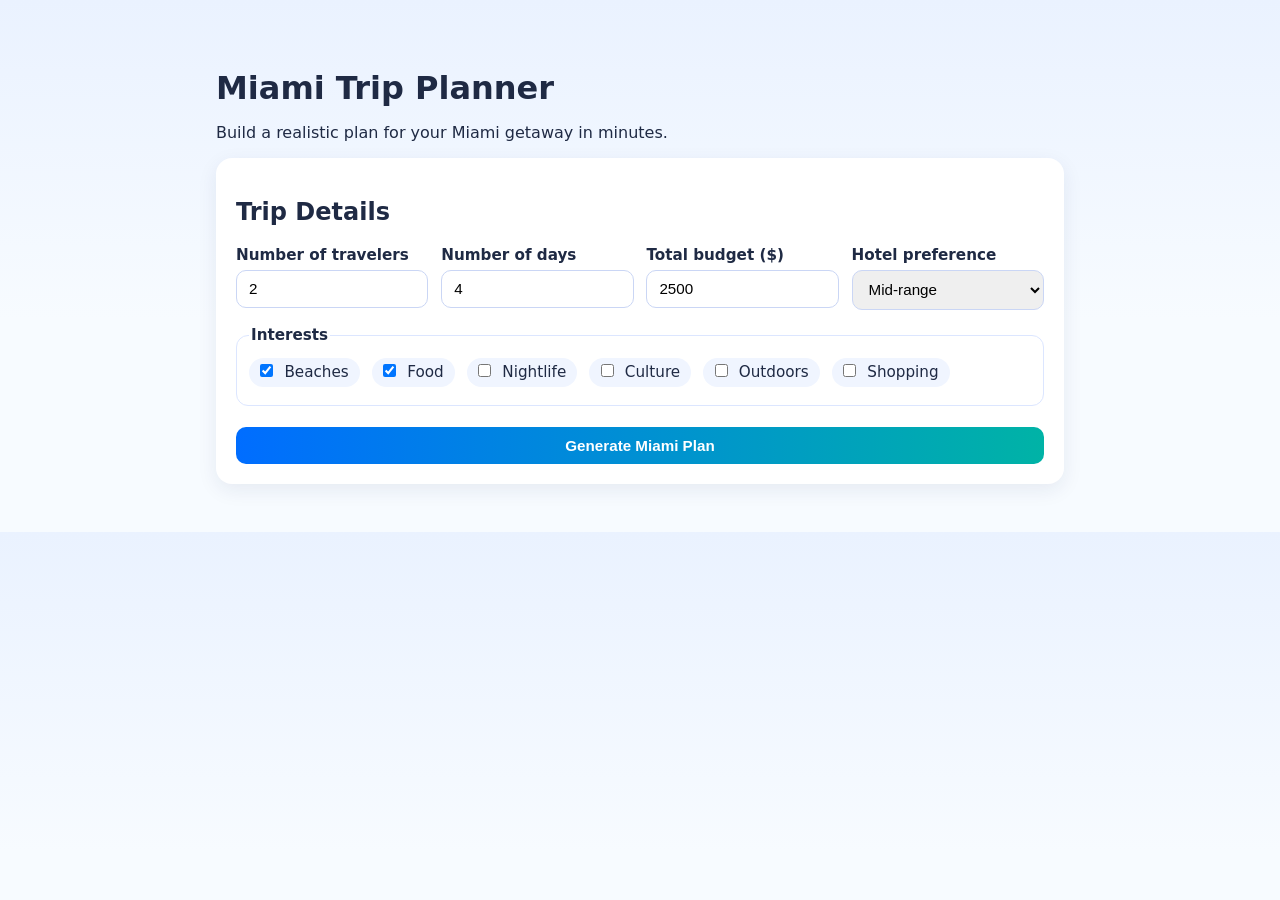
==== index.html @ a1257d91 "Build Miami trip planner web app" ====
<!doctype html>
<html lang="en">
  <head>
    <meta charset="UTF-8" />
    <meta name="viewport" content="width=device-width, initial-scale=1.0" />
    <title>Miami Trip Planner</title>
    <link rel="stylesheet" href="styles.css" />
  </head>
  <body>
    <main class="container">
      <header>
        <h1>Miami Trip Planner</h1>
        <p>Build a realistic plan for your Miami getaway in minutes.</p>
      </header>

      <section class="card">
        <h2>Trip Details</h2>
        <form id="trip-form">
          <div class="grid">
            <label>
              Number of travelers
              <input id="travelers" type="number" min="1" value="2" required />
            </label>

            <label>
              Number of days
              <input id="days" type="number" min="1" value="4" required />
            </label>

            <label>
              Total budget ($)
              <input id="budget" type="number" min="100" value="2500" required />
            </label>

            <label>
              Hotel preference
              <select id="hotel-tier">
                <option value="budget">Budget</option>
                <option value="mid" selected>Mid-range</option>
                <option value="luxury">Luxury</option>
              </select>
            </label>
          </div>

          <fieldset>
            <legend>Interests</legend>
            <div class="chips">
              <label><input type="checkbox" value="beaches" checked /> Beaches</label>
              <label><input type="checkbox" value="food" checked /> Food</label>
              <label><input type="checkbox" value="nightlife" /> Nightlife</label>
              <label><input type="checkbox" value="culture" /> Culture</label>
              <label><input type="checkbox" value="outdoors" /> Outdoors</label>
              <label><input type="checkbox" value="shopping" /> Shopping</label>
            </div>
          </fieldset>

          <button type="submit">Generate Miami Plan</button>
        </form>
      </section>

      <section class="card hidden" id="results">
        <h2>Your Plan</h2>
        <div id="summary"></div>
        <h3>Suggested Daily Itinerary</h3>
        <ol id="itinerary"></ol>
        <h3>Packing Checklist</h3>
        <ul id="checklist"></ul>
      </section>
    </main>

    <script src="app.js"></script>
  </body>
</html>
---- styles.css ----
:root {
  --bg: #f5f8ff;
  --card: #ffffff;
  --text: #1f2a44;
  --accent: #006dff;
  --accent-2: #00b3a6;
}

* {
  box-sizing: border-box;
}

body {
  margin: 0;
  font-family: Inter, system-ui, -apple-system, Segoe UI, Roboto, sans-serif;
  color: var(--text);
  background: linear-gradient(180deg, #eaf2ff 0%, #f7fbff 60%);
}

.container {
  max-width: 880px;
  margin: 2rem auto;
  padding: 1rem;
}

header h1 {
  margin-bottom: 0.25rem;
}

.card {
  background: var(--card);
  border-radius: 16px;
  padding: 1.25rem;
  margin-top: 1rem;
  box-shadow: 0 6px 20px rgba(20, 40, 90, 0.08);
}

.grid {
  display: grid;
  gap: 0.8rem;
  grid-template-columns: repeat(auto-fit, minmax(180px, 1fr));
}

label,
legend {
  font-weight: 600;
  font-size: 0.95rem;
}

input,
select,
button {
  margin-top: 0.35rem;
  width: 100%;
  border-radius: 10px;
  border: 1px solid #cad6f5;
  padding: 0.6rem 0.75rem;
  font-size: 0.95rem;
}

fieldset {
  margin: 1rem 0;
  border: 1px solid #dce6ff;
  border-radius: 12px;
}

.chips {
  display: flex;
  flex-wrap: wrap;
  gap: 0.75rem;
  padding: 0.5rem 0;
}

.chips label {
  background: #f0f5ff;
  border-radius: 999px;
  padding: 0.35rem 0.7rem;
  font-weight: 500;
}

.chips input {
  width: auto;
  margin: 0 0.4rem 0 0;
}

button {
  background: linear-gradient(90deg, var(--accent), var(--accent-2));
  color: white;
  border: none;
  cursor: pointer;
  font-weight: 700;
}

.hidden {
  display: none;
}

#summary {
  background: #f2f8ff;
  border: 1px solid #d8e6ff;
  border-radius: 10px;
  padding: 0.85rem;
  margin-bottom: 1rem;
}
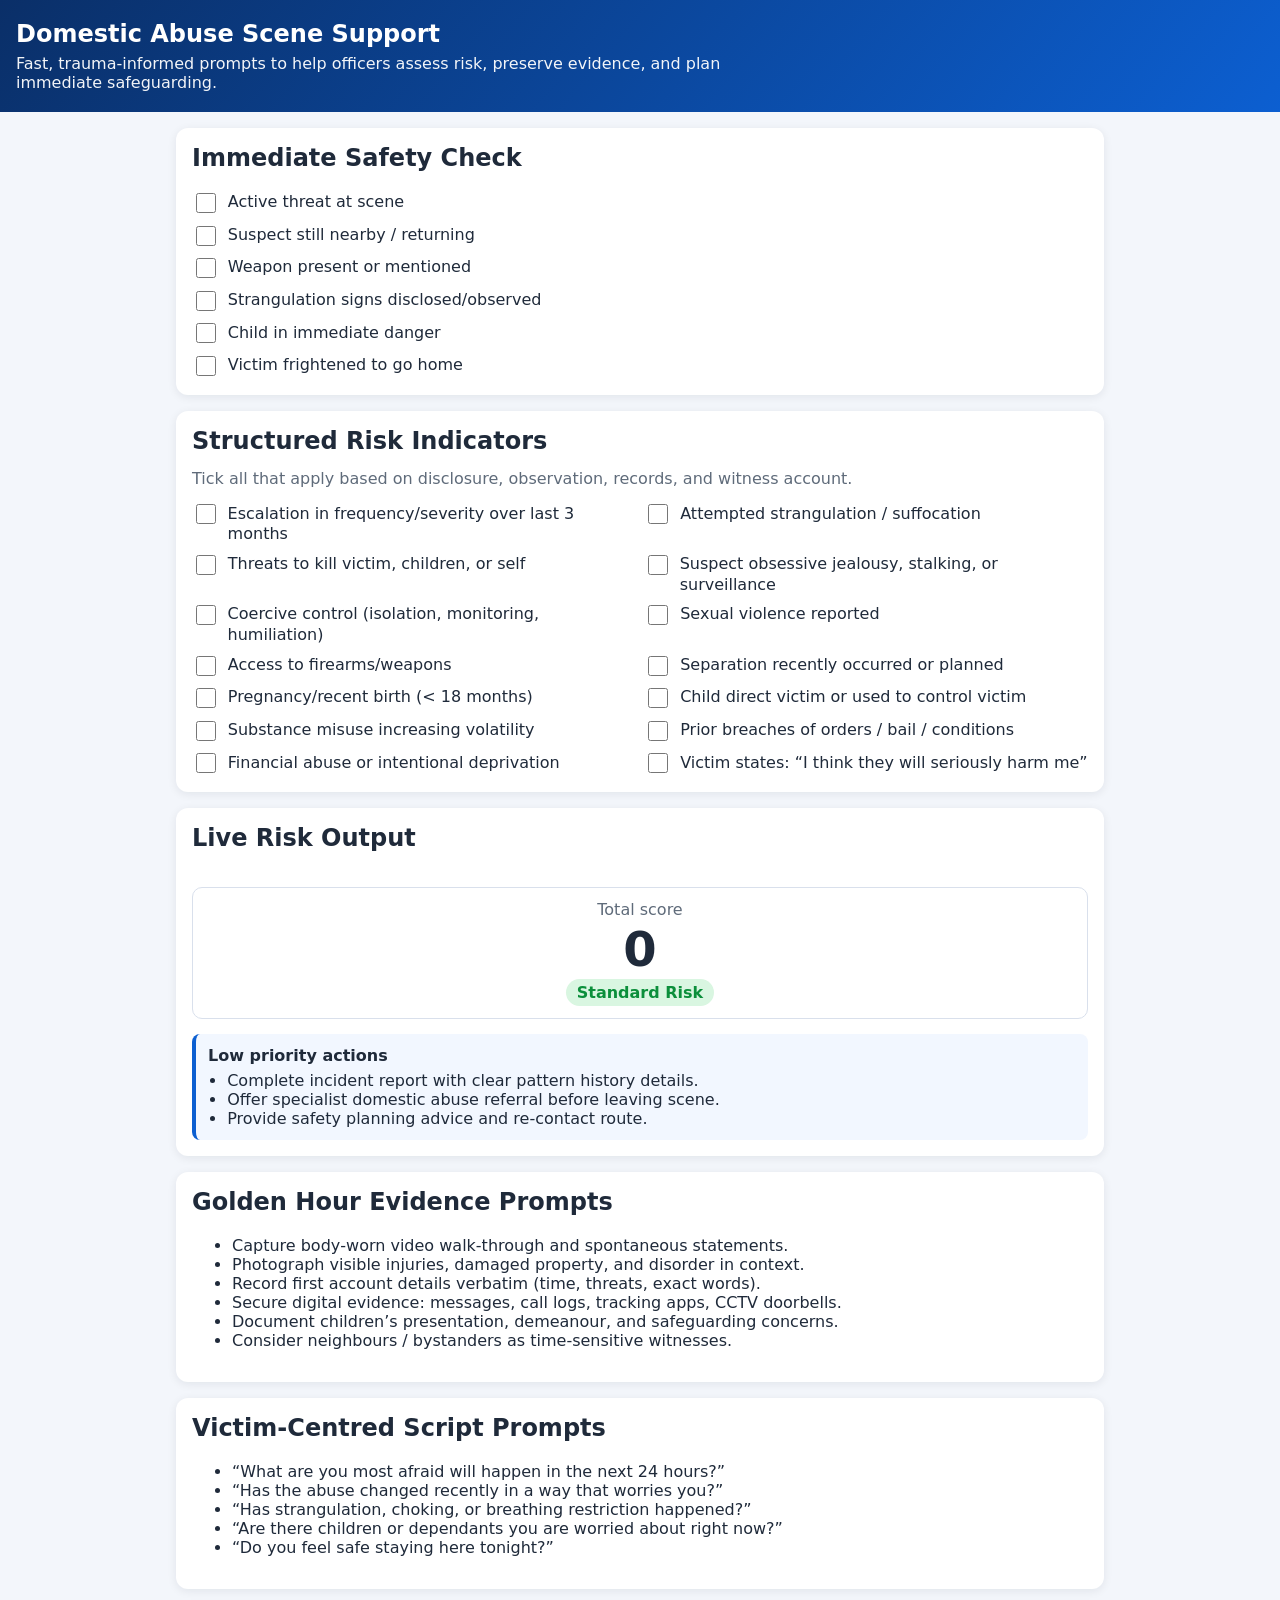
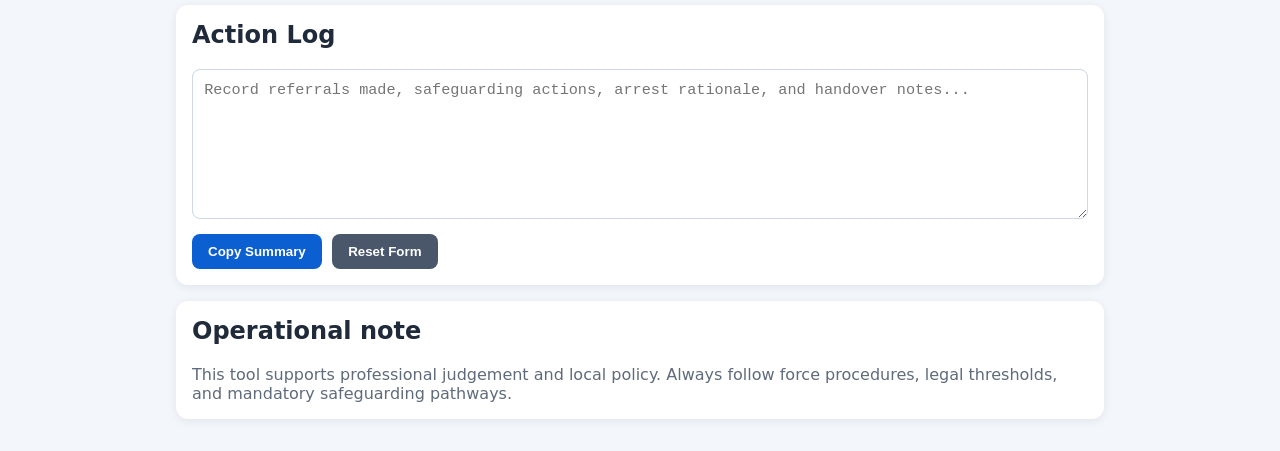
==== commit 4e349b01: "Build domestic abuse incident support web app" ====
--- a/index.html
+++ b/index.html
@@ -1,70 +1,102 @@
-<!doctype html>
+<!DOCTYPE html>
 <html lang="en">
   <head>
     <meta charset="UTF-8" />
     <meta name="viewport" content="width=device-width, initial-scale=1.0" />
-    <title>Miami Trip Planner</title>
+    <title>DV Scene Support | Officer Toolkit</title>
     <link rel="stylesheet" href="styles.css" />
   </head>
   <body>
-    <main class="container">
-      <header>
-        <h1>Miami Trip Planner</h1>
-        <p>Build a realistic plan for your Miami getaway in minutes.</p>
-      </header>
+    <header class="app-header">
+      <h1>Domestic Abuse Scene Support</h1>
+      <p>
+        Fast, trauma‑informed prompts to help officers assess risk, preserve evidence,
+        and plan immediate safeguarding.
+      </p>
+    </header>
 
-      <section class="card">
-        <h2>Trip Details</h2>
-        <form id="trip-form">
-          <div class="grid">
-            <label>
-              Number of travelers
-              <input id="travelers" type="number" min="1" value="2" required />
-            </label>
-
-            <label>
-              Number of days
-              <input id="days" type="number" min="1" value="4" required />
-            </label>
-
-            <label>
-              Total budget ($)
-              <input id="budget" type="number" min="100" value="2500" required />
-            </label>
-
-            <label>
-              Hotel preference
-              <select id="hotel-tier">
-                <option value="budget">Budget</option>
-                <option value="mid" selected>Mid-range</option>
-                <option value="luxury">Luxury</option>
-              </select>
-            </label>
-          </div>
-
-          <fieldset>
-            <legend>Interests</legend>
-            <div class="chips">
-              <label><input type="checkbox" value="beaches" checked /> Beaches</label>
-              <label><input type="checkbox" value="food" checked /> Food</label>
-              <label><input type="checkbox" value="nightlife" /> Nightlife</label>
-              <label><input type="checkbox" value="culture" /> Culture</label>
-              <label><input type="checkbox" value="outdoors" /> Outdoors</label>
-              <label><input type="checkbox" value="shopping" /> Shopping</label>
-            </div>
-          </fieldset>
-
-          <button type="submit">Generate Miami Plan</button>
-        </form>
+    <main>
+      <section class="panel emergency-panel">
+        <h2>Immediate Safety Check</h2>
+        <div class="safety-grid">
+          <label><input type="checkbox" data-priority="critical" /> Active threat at scene</label>
+          <label><input type="checkbox" data-priority="critical" /> Suspect still nearby / returning</label>
+          <label><input type="checkbox" data-priority="critical" /> Weapon present or mentioned</label>
+          <label><input type="checkbox" data-priority="high" /> Strangulation signs disclosed/observed</label>
+          <label><input type="checkbox" data-priority="high" /> Child in immediate danger</label>
+          <label><input type="checkbox" data-priority="high" /> Victim frightened to go home</label>
+        </div>
       </section>
 
-      <section class="card hidden" id="results">
-        <h2>Your Plan</h2>
-        <div id="summary"></div>
-        <h3>Suggested Daily Itinerary</h3>
-        <ol id="itinerary"></ol>
-        <h3>Packing Checklist</h3>
-        <ul id="checklist"></ul>
+      <section class="panel">
+        <h2>Structured Risk Indicators</h2>
+        <p class="hint">Tick all that apply based on disclosure, observation, records, and witness account.</p>
+        <div class="risk-grid" id="risk-checklist">
+          <label><input type="checkbox" data-points="6" /> Escalation in frequency/severity over last 3 months</label>
+          <label><input type="checkbox" data-points="8" /> Attempted strangulation / suffocation</label>
+          <label><input type="checkbox" data-points="8" /> Threats to kill victim, children, or self</label>
+          <label><input type="checkbox" data-points="7" /> Suspect obsessive jealousy, stalking, or surveillance</label>
+          <label><input type="checkbox" data-points="6" /> Coercive control (isolation, monitoring, humiliation)</label>
+          <label><input type="checkbox" data-points="5" /> Sexual violence reported</label>
+          <label><input type="checkbox" data-points="5" /> Access to firearms/weapons</label>
+          <label><input type="checkbox" data-points="4" /> Separation recently occurred or planned</label>
+          <label><input type="checkbox" data-points="4" /> Pregnancy/recent birth (< 18 months)</label>
+          <label><input type="checkbox" data-points="4" /> Child direct victim or used to control victim</label>
+          <label><input type="checkbox" data-points="3" /> Substance misuse increasing volatility</label>
+          <label><input type="checkbox" data-points="3" /> Prior breaches of orders / bail / conditions</label>
+          <label><input type="checkbox" data-points="2" /> Financial abuse or intentional deprivation</label>
+          <label><input type="checkbox" data-points="2" /> Victim states: “I think they will seriously harm me”</label>
+        </div>
+      </section>
+
+      <section class="panel score-panel">
+        <h2>Live Risk Output</h2>
+        <div class="score-card">
+          <p class="score-label">Total score</p>
+          <p id="score">0</p>
+          <p id="risk-level" class="risk-level low">Standard Risk</p>
+        </div>
+        <div id="recommendations" class="recommendations"></div>
+      </section>
+
+      <section class="panel">
+        <h2>Golden Hour Evidence Prompts</h2>
+        <ul>
+          <li>Capture body‑worn video walk-through and spontaneous statements.</li>
+          <li>Photograph visible injuries, damaged property, and disorder in context.</li>
+          <li>Record first account details verbatim (time, threats, exact words).</li>
+          <li>Secure digital evidence: messages, call logs, tracking apps, CCTV doorbells.</li>
+          <li>Document children’s presentation, demeanour, and safeguarding concerns.</li>
+          <li>Consider neighbours / bystanders as time-sensitive witnesses.</li>
+        </ul>
+      </section>
+
+      <section class="panel">
+        <h2>Victim-Centred Script Prompts</h2>
+        <ul>
+          <li>“What are you most afraid will happen in the next 24 hours?”</li>
+          <li>“Has the abuse changed recently in a way that worries you?”</li>
+          <li>“Has strangulation, choking, or breathing restriction happened?”</li>
+          <li>“Are there children or dependants you are worried about right now?”</li>
+          <li>“Do you feel safe staying here tonight?”</li>
+        </ul>
+      </section>
+
+      <section class="panel actions-panel">
+        <h2>Action Log</h2>
+        <textarea id="action-log" rows="7" placeholder="Record referrals made, safeguarding actions, arrest rationale, and handover notes..."></textarea>
+        <div class="buttons">
+          <button id="copy-btn">Copy Summary</button>
+          <button id="reset-btn" class="secondary">Reset Form</button>
+        </div>
+      </section>
+
+      <section class="panel disclaimer">
+        <h2>Operational note</h2>
+        <p>
+          This tool supports professional judgement and local policy. Always follow force procedures,
+          legal thresholds, and mandatory safeguarding pathways.
+        </p>
       </section>
     </main>
 
--- a/styles.css
+++ b/styles.css
@@ -1,9 +1,13 @@
 :root {
-  --bg: #f5f8ff;
-  --card: #ffffff;
-  --text: #1f2a44;
-  --accent: #006dff;
-  --accent-2: #00b3a6;
+  --bg: #f3f6fb;
+  --panel: #ffffff;
+  --text: #1f2a3a;
+  --muted: #5f6b7a;
+  --accent: #0c5fd1;
+  --low: #0b8f3b;
+  --med: #bb7a00;
+  --high: #a90e22;
+  --critical: #6d0010;
 }
 
 * {
@@ -12,93 +16,173 @@
 
 body {
   margin: 0;
-  font-family: Inter, system-ui, -apple-system, Segoe UI, Roboto, sans-serif;
+  font-family: Inter, system-ui, -apple-system, Segoe UI, Roboto, Arial, sans-serif;
+  background: var(--bg);
   color: var(--text);
-  background: linear-gradient(180deg, #eaf2ff 0%, #f7fbff 60%);
 }
 
-.container {
-  max-width: 880px;
-  margin: 2rem auto;
-  padding: 1rem;
+.app-header {
+  background: linear-gradient(130deg, #0a2f68, #0c5fd1);
+  color: white;
+  padding: 1.25rem 1rem;
 }
 
-header h1 {
-  margin-bottom: 0.25rem;
+.app-header h1 {
+  margin: 0 0 0.4rem;
+  font-size: 1.5rem;
 }
 
-.card {
-  background: var(--card);
-  border-radius: 16px;
-  padding: 1.25rem;
-  margin-top: 1rem;
-  box-shadow: 0 6px 20px rgba(20, 40, 90, 0.08);
+.app-header p {
+  margin: 0;
+  max-width: 70ch;
+  opacity: 0.95;
 }
 
-.grid {
+main {
+  max-width: 960px;
+  margin: 1rem auto 2rem;
+  padding: 0 1rem;
   display: grid;
-  gap: 0.8rem;
-  grid-template-columns: repeat(auto-fit, minmax(180px, 1fr));
+  gap: 1rem;
 }
 
-label,
-legend {
-  font-weight: 600;
-  font-size: 0.95rem;
+.panel {
+  background: var(--panel);
+  border-radius: 12px;
+  padding: 1rem;
+  box-shadow: 0 2px 10px rgba(15, 25, 40, 0.08);
 }
 
-input,
-select,
-button {
-  margin-top: 0.35rem;
-  width: 100%;
-  border-radius: 10px;
-  border: 1px solid #cad6f5;
-  padding: 0.6rem 0.75rem;
-  font-size: 0.95rem;
+h2 {
+  margin-top: 0;
 }
 
-fieldset {
-  margin: 1rem 0;
-  border: 1px solid #dce6ff;
-  border-radius: 12px;
+.safety-grid,
+.risk-grid {
+  display: grid;
+  gap: 0.55rem;
 }
 
-.chips {
+label {
   display: flex;
-  flex-wrap: wrap;
-  gap: 0.75rem;
-  padding: 0.5rem 0;
+  gap: 0.55rem;
+  align-items: flex-start;
+  line-height: 1.3;
 }
 
-.chips label {
-  background: #f0f5ff;
-  border-radius: 999px;
-  padding: 0.35rem 0.7rem;
-  font-weight: 500;
+input[type="checkbox"] {
+  width: 20px;
+  height: 20px;
+  margin-top: 0.05rem;
+  accent-color: var(--accent);
 }
 
-.chips input {
-  width: auto;
-  margin: 0 0.4rem 0 0;
+.hint {
+  color: var(--muted);
+  margin-top: -0.4rem;
+}
+
+.score-panel {
+  display: grid;
+  gap: 0.9rem;
+}
+
+.score-card {
+  display: grid;
+  align-items: center;
+  justify-items: center;
+  border: 1px solid #d9e0ec;
+  border-radius: 10px;
+  padding: 0.75rem;
+}
+
+.score-label {
+  margin: 0;
+  color: var(--muted);
+}
+
+#score {
+  margin: 0.15rem;
+  font-size: 3rem;
+  font-weight: 700;
+}
+
+.risk-level {
+  margin: 0;
+  font-weight: 600;
+  padding: 0.25rem 0.65rem;
+  border-radius: 999px;
+}
+
+.risk-level.low {
+  background: #d9f6e1;
+  color: var(--low);
+}
+
+.risk-level.medium {
+  background: #fff2cc;
+  color: var(--med);
+}
+
+.risk-level.high {
+  background: #ffd8dd;
+  color: var(--high);
+}
+
+.risk-level.critical {
+  background: #57000d;
+  color: white;
+}
+
+.recommendations {
+  border-left: 4px solid var(--accent);
+  background: #f2f7ff;
+  padding: 0.75rem;
+  border-radius: 8px;
+}
+
+.recommendations ul {
+  margin: 0.4rem 0 0;
+  padding-left: 1.2rem;
+}
+
+textarea {
+  width: 100%;
+  padding: 0.7rem;
+  font-size: 0.95rem;
+  border: 1px solid #cdd7e5;
+  border-radius: 8px;
+  resize: vertical;
+}
+
+.buttons {
+  margin-top: 0.65rem;
+  display: flex;
+  gap: 0.65rem;
+  flex-wrap: wrap;
 }
 
 button {
-  background: linear-gradient(90deg, var(--accent), var(--accent-2));
+  border: none;
+  border-radius: 8px;
+  background: var(--accent);
   color: white;
-  border: none;
+  padding: 0.65rem 1rem;
+  font-weight: 600;
   cursor: pointer;
-  font-weight: 700;
 }
 
-.hidden {
-  display: none;
+button.secondary {
+  background: #4a576b;
 }
 
-#summary {
-  background: #f2f8ff;
-  border: 1px solid #d8e6ff;
-  border-radius: 10px;
-  padding: 0.85rem;
-  margin-bottom: 1rem;
+.disclaimer p {
+  margin-bottom: 0;
+  color: var(--muted);
 }
+
+@media (min-width: 780px) {
+  .risk-grid {
+    grid-template-columns: 1fr 1fr;
+  }
+}
